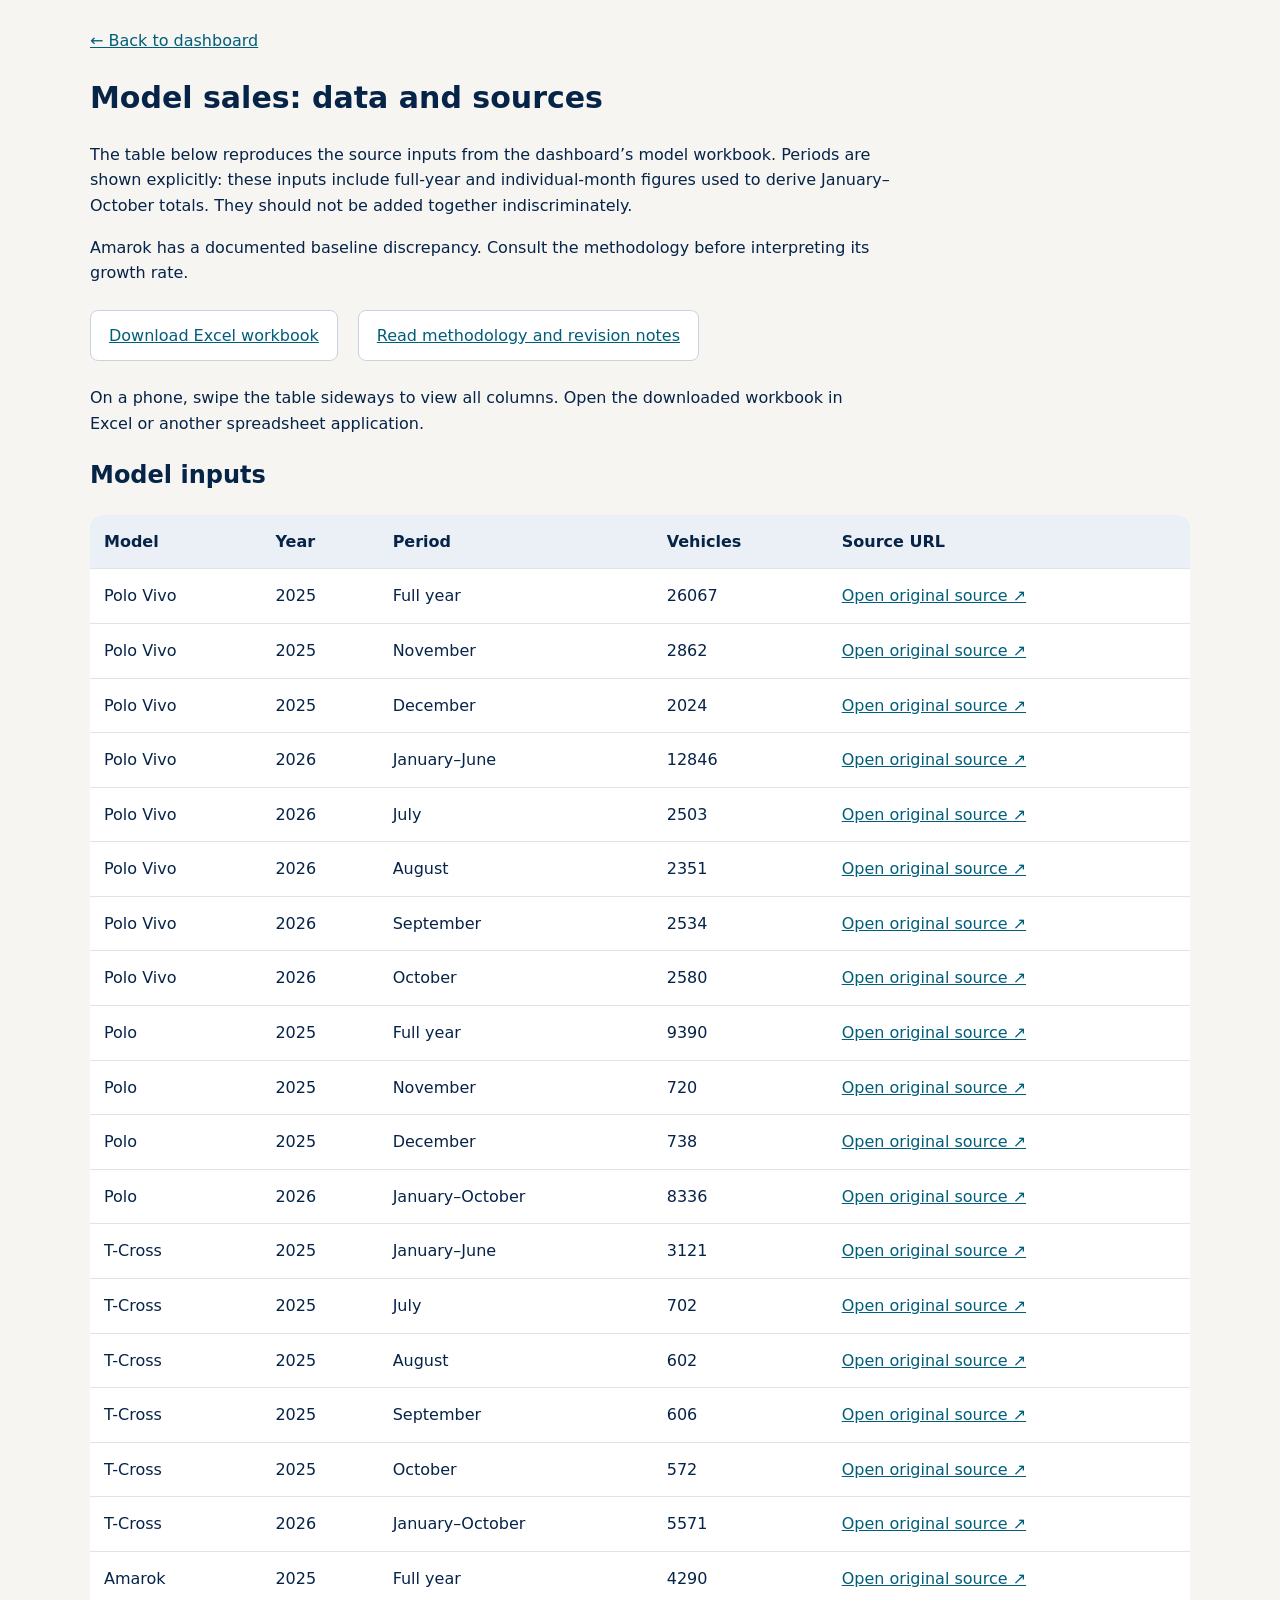
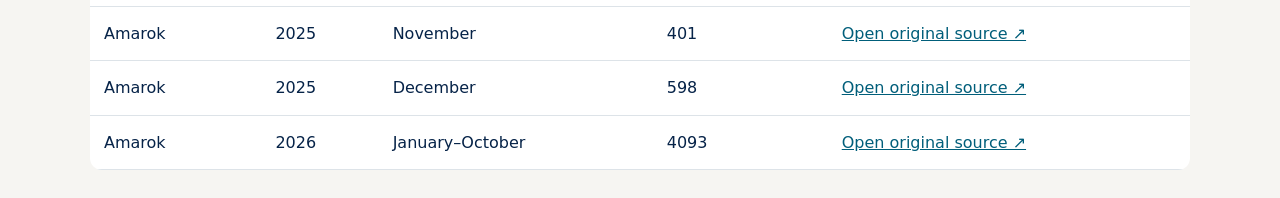
==== dashboard/model-sources.html @ 95ca828b "Export published dashboard source, assets and ZIP backup" ====
<!doctype html><html lang="en"><head><meta charset="utf-8"><meta name="viewport" content="width=device-width,initial-scale=1"><title>Model sales — data and sources</title><style>body{font:16px/1.6 system-ui,sans-serif;color:#062348;background:#f6f5f2;margin:0}main{max-width:1100px;margin:auto;padding:28px 20px}h1{font-size:30px}a{color:#005e7a}nav{display:flex;gap:20px;flex-wrap:wrap;margin:24px 0}nav a{padding:12px 18px;border:1px solid #cad3dc;border-radius:8px;background:white}.tablewrap{overflow-x:auto;background:white;border-radius:12px}table{border-collapse:collapse;width:100%;min-width:650px}td,th{padding:14px;text-align:left;border-bottom:1px solid #dde3e8}th{background:#eaf0f5}p{max-width:800px}</style></head><body><main><a href="index.html#models">← Back to dashboard</a><h1>Model sales: data and sources</h1><p>The table below reproduces the source inputs from the dashboard’s model workbook. Periods are shown explicitly: these inputs include full-year and individual-month figures used to derive January–October totals. They should not be added together indiscriminately.</p><p>Amarok has a documented baseline discrepancy. Consult the methodology before interpreting its growth rate.</p><nav><a href="02_Model_sales_and_inputs.xlsx" download>Download Excel workbook</a><a href="https://github.com/Tadia-Siwisa/VW-Peformance-Dashboard/blob/main/notes/Methodology.md">Read methodology and revision notes</a></nav><p>On a phone, swipe the table sideways to view all columns. Open the downloaded workbook in Excel or another spreadsheet application.</p><h2>Model inputs</h2><div class="tablewrap" tabindex="0"><table><tr><th>Model</th><th>Year</th><th>Period</th><th>Vehicles</th><th>Source URL</th></tr><tr><td>Polo Vivo</td><td>2025</td><td>Full year</td><td>26067</td><td><a href="https://www.cars.co.za/motoring-news/SAs-15-best-selling-passenger-vehicles-of-2025/332159/" target="_blank" rel="noopener">Open original source ↗</a></td></tr><tr><td>Polo Vivo</td><td>2025</td><td>November</td><td>2862</td><td><a href="https://www.citizen.co.za/motoring/south-africa-new-vehicle-sales-november/" target="_blank" rel="noopener">Open original source ↗</a></td></tr><tr><td>Polo Vivo</td><td>2025</td><td>December</td><td>2024</td><td><a href="https://www.citizen.co.za/motoring/south-africa-new-vehicle-sales-december-2025/" target="_blank" rel="noopener">Open original source ↗</a></td></tr><tr><td>Polo Vivo</td><td>2026</td><td>January–June</td><td>12846</td><td><a href="https://www.cars.co.za/motoring-news/sa-auto-market-transformed-by-budget-strains-and-chinese-oem-surge-cars-co-za-industry-report-2026-reveals/358484/" target="_blank" rel="noopener">Open original source ↗</a></td></tr><tr><td>Polo Vivo</td><td>2026</td><td>July</td><td>2503</td><td><a href="https://www.cars.co.za/motoring-news/swift-back-on-podium-sas-best-selling-passenger-cars-in-july-2026/353758/" target="_blank" rel="noopener">Open original source ↗</a></td></tr><tr><td>Polo Vivo</td><td>2026</td><td>August</td><td>2351</td><td><a href="https://www.carmag.co.za/news/industry-news/top-10-best-selling-passenger-cars-in-south-africa-august-2026/" target="_blank" rel="noopener">Open original source ↗</a></td></tr><tr><td>Polo Vivo</td><td>2026</td><td>September</td><td>2534</td><td><a href="https://www.carmag.co.za/news/industry-news/top-10-best-selling-passenger-cars-in-south-africa-in-september-2026/" target="_blank" rel="noopener">Open original source ↗</a></td></tr><tr><td>Polo Vivo</td><td>2026</td><td>October</td><td>2580</td><td><a href="https://www.carmag.co.za/news/industry-news/top-10-best-selling-passenger-cars-south-africa-october-2026/" target="_blank" rel="noopener">Open original source ↗</a></td></tr><tr><td>Polo</td><td>2025</td><td>Full year</td><td>9390</td><td><a href="https://www.cars.co.za/motoring-news/SAs-15-best-selling-passenger-vehicles-of-2025/332159/" target="_blank" rel="noopener">Open original source ↗</a></td></tr><tr><td>Polo</td><td>2025</td><td>November</td><td>720</td><td><a href="https://www.citizen.co.za/motoring/south-africa-new-vehicle-sales-november/" target="_blank" rel="noopener">Open original source ↗</a></td></tr><tr><td>Polo</td><td>2025</td><td>December</td><td>738</td><td><a href="https://www.citizen.co.za/motoring/south-africa-new-vehicle-sales-december-2025/" target="_blank" rel="noopener">Open original source ↗</a></td></tr><tr><td>Polo</td><td>2026</td><td>January–October</td><td>8336</td><td><a href="https://bestsellingcarsblog.com/2026/11/south-africa-october-2026-jetour-chery-kia-pull-market-to-all-time-best-61890/" target="_blank" rel="noopener">Open original source ↗</a></td></tr><tr><td>T-Cross</td><td>2025</td><td>January–June</td><td>3121</td><td><a href="https://www.cars.co.za/motoring-news/fronx-surges-polo-relegated-sas-passenger-car-sales-in-h1-2025/301566/" target="_blank" rel="noopener">Open original source ↗</a></td></tr><tr><td>T-Cross</td><td>2025</td><td>July</td><td>702</td><td><a href="https://www.citizen.co.za/motoring/south-africa-best-selling-vehicles-july/" target="_blank" rel="noopener">Open original source ↗</a></td></tr><tr><td>T-Cross</td><td>2025</td><td>August</td><td>602</td><td><a href="https://www.businessday.co.za/bd/life/motoring/2025-09-02-the-best-selling-cars-in-sa-in-august/" target="_blank" rel="noopener">Open original source ↗</a></td></tr><tr><td>T-Cross</td><td>2025</td><td>September</td><td>606</td><td><a href="https://www.citizen.co.za/motoring/south-africa-september-2025-new-vehicle-sales" target="_blank" rel="noopener">Open original source ↗</a></td></tr><tr><td>T-Cross</td><td>2025</td><td>October</td><td>572</td><td><a href="https://www.businessday.co.za/motoring/2025-11-04-these-were-sas-best-selling-cars-in-another-stellar-month-for-motor-industry/" target="_blank" rel="noopener">Open original source ↗</a></td></tr><tr><td>T-Cross</td><td>2026</td><td>January–October</td><td>5571</td><td><a href="https://bestsellingcarsblog.com/2026/11/south-africa-october-2026-jetour-chery-kia-pull-market-to-all-time-best-61890/" target="_blank" rel="noopener">Open original source ↗</a></td></tr><tr><td>Amarok</td><td>2025</td><td>Full year</td><td>4290</td><td><a href="https://www.cars.co.za/motoring-news/sas-best-and-worst-selling-bakkies-of-2025/332310/" target="_blank" rel="noopener">Open original source ↗</a></td></tr><tr><td>Amarok</td><td>2025</td><td>November</td><td>401</td><td><a href="https://www.citizen.co.za/motoring/south-africa-new-vehicle-sales-november/" target="_blank" rel="noopener">Open original source ↗</a></td></tr><tr><td>Amarok</td><td>2025</td><td>December</td><td>598</td><td><a href="https://www.citizen.co.za/motoring/south-africa-new-vehicle-sales-december-2025/" target="_blank" rel="noopener">Open original source ↗</a></td></tr><tr><td>Amarok</td><td>2026</td><td>January–October</td><td>4093</td><td><a href="https://bestsellingcarsblog.com/2026/11/south-africa-october-2026-jetour-chery-kia-pull-market-to-all-time-best-61890/" target="_blank" rel="noopener">Open original source ↗</a></td></tr></table></div></main></body></html>
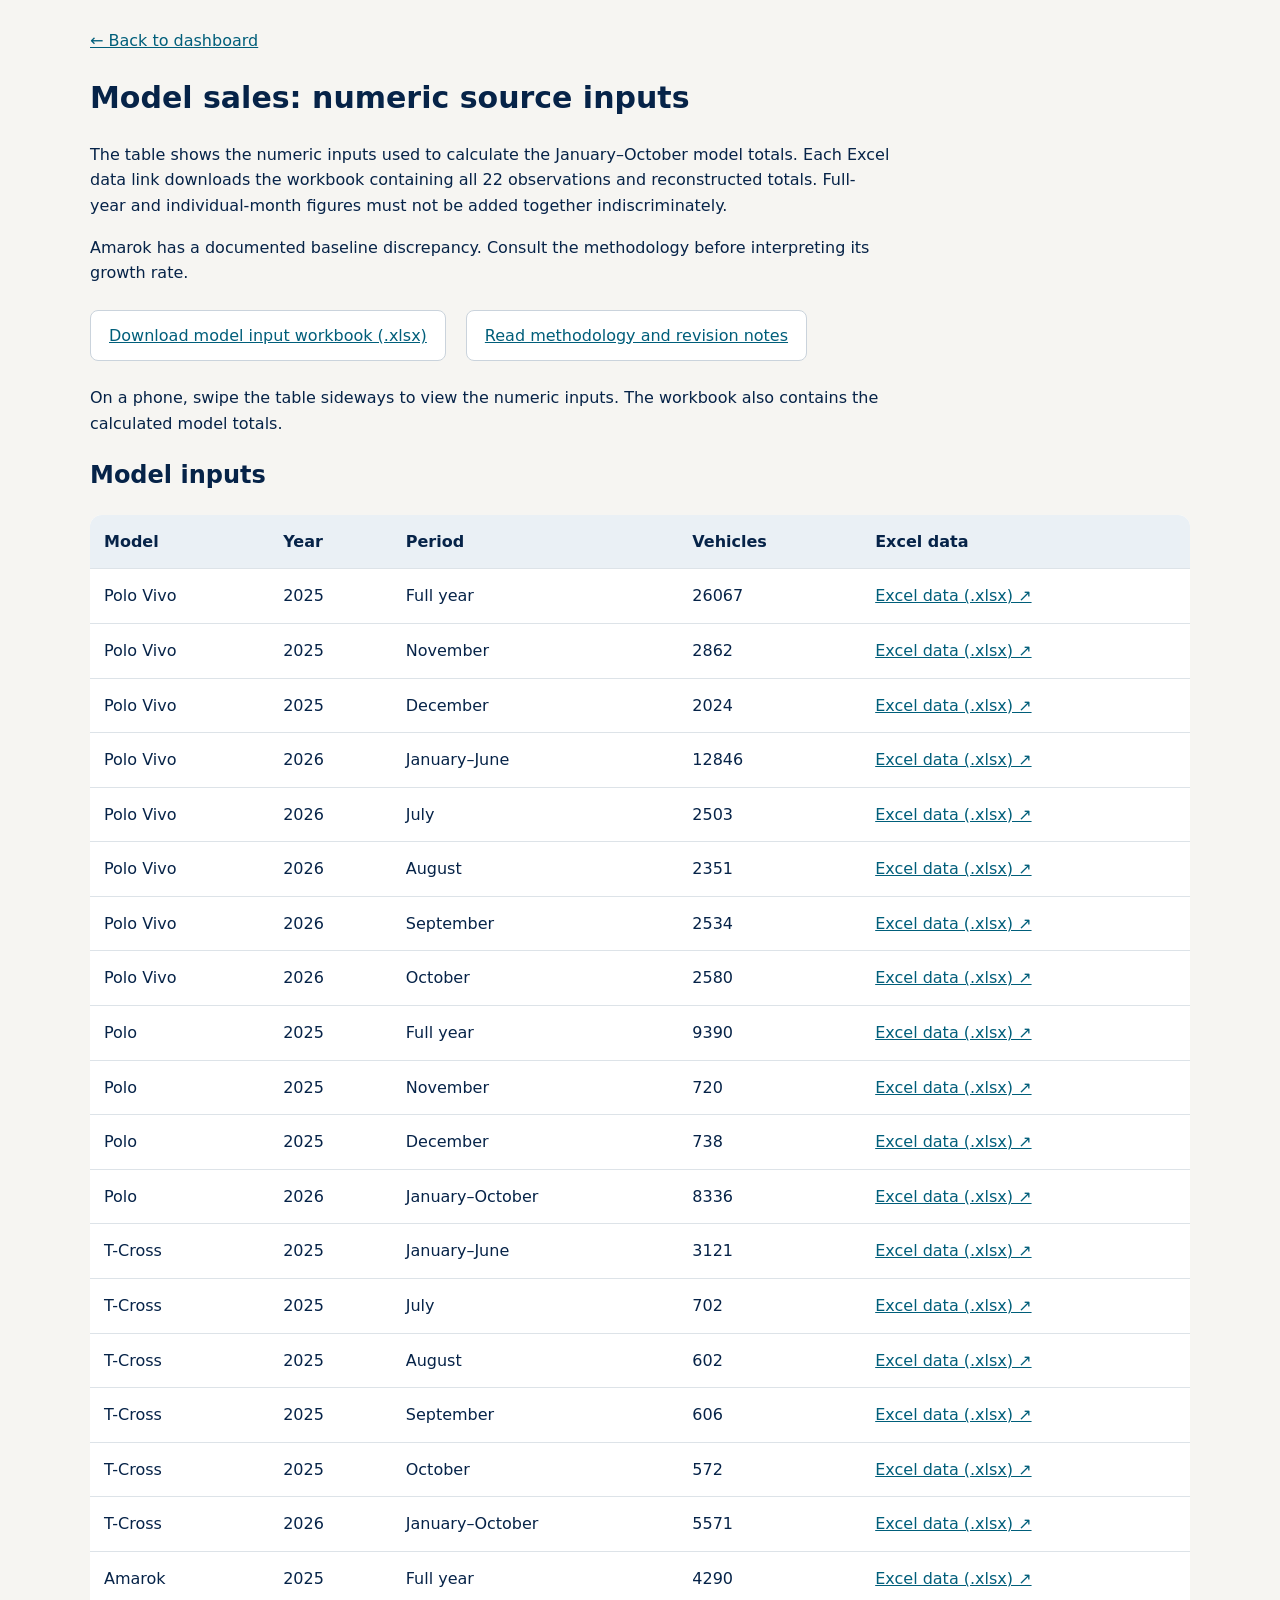
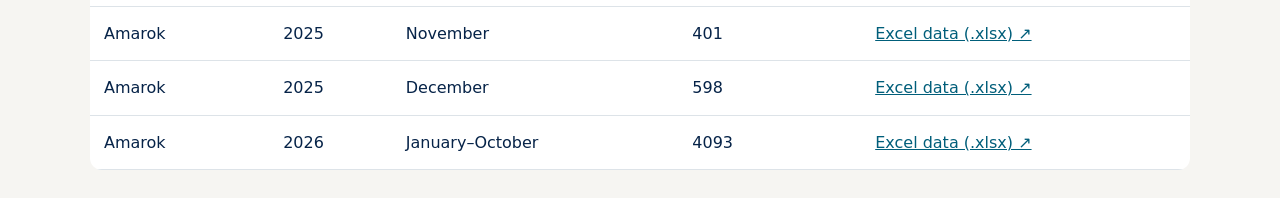
==== commit a94bffa2: "Use Excel links for each model input row" ====
--- a/dashboard/model-sources.html
+++ b/dashboard/model-sources.html
@@ -1 +1 @@
-<!doctype html><html lang="en"><head><meta charset="utf-8"><meta name="viewport" content="width=device-width,initial-scale=1"><title>Model sales — data and sources</title><style>body{font:16px/1.6 system-ui,sans-serif;color:#062348;background:#f6f5f2;margin:0}main{max-width:1100px;margin:auto;padding:28px 20px}h1{font-size:30px}a{color:#005e7a}nav{display:flex;gap:20px;flex-wrap:wrap;margin:24px 0}nav a{padding:12px 18px;border:1px solid #cad3dc;border-radius:8px;background:white}.tablewrap{overflow-x:auto;background:white;border-radius:12px}table{border-collapse:collapse;width:100%;min-width:650px}td,th{padding:14px;text-align:left;border-bottom:1px solid #dde3e8}th{background:#eaf0f5}p{max-width:800px}</style></head><body><main><a href="index.html#models">← Back to dashboard</a><h1>Model sales: data and sources</h1><p>The table below reproduces the source inputs from the dashboard’s model workbook. Periods are shown explicitly: these inputs include full-year and individual-month figures used to derive January–October totals. They should not be added together indiscriminately.</p><p>Amarok has a documented baseline discrepancy. Consult the methodology before interpreting its growth rate.</p><nav><a href="02_Model_sales_and_inputs.xlsx" download>Download Excel workbook</a><a href="https://github.com/Tadia-Siwisa/VW-Peformance-Dashboard/blob/main/notes/Methodology.md">Read methodology and revision notes</a></nav><p>On a phone, swipe the table sideways to view all columns. Open the downloaded workbook in Excel or another spreadsheet application.</p><h2>Model inputs</h2><div class="tablewrap" tabindex="0"><table><tr><th>Model</th><th>Year</th><th>Period</th><th>Vehicles</th><th>Source URL</th></tr><tr><td>Polo Vivo</td><td>2025</td><td>Full year</td><td>26067</td><td><a href="https://www.cars.co.za/motoring-news/SAs-15-best-selling-passenger-vehicles-of-2025/332159/" target="_blank" rel="noopener">Open original source ↗</a></td></tr><tr><td>Polo Vivo</td><td>2025</td><td>November</td><td>2862</td><td><a href="https://www.citizen.co.za/motoring/south-africa-new-vehicle-sales-november/" target="_blank" rel="noopener">Open original source ↗</a></td></tr><tr><td>Polo Vivo</td><td>2025</td><td>December</td><td>2024</td><td><a href="https://www.citizen.co.za/motoring/south-africa-new-vehicle-sales-december-2025/" target="_blank" rel="noopener">Open original source ↗</a></td></tr><tr><td>Polo Vivo</td><td>2026</td><td>January–June</td><td>12846</td><td><a href="https://www.cars.co.za/motoring-news/sa-auto-market-transformed-by-budget-strains-and-chinese-oem-surge-cars-co-za-industry-report-2026-reveals/358484/" target="_blank" rel="noopener">Open original source ↗</a></td></tr><tr><td>Polo Vivo</td><td>2026</td><td>July</td><td>2503</td><td><a href="https://www.cars.co.za/motoring-news/swift-back-on-podium-sas-best-selling-passenger-cars-in-july-2026/353758/" target="_blank" rel="noopener">Open original source ↗</a></td></tr><tr><td>Polo Vivo</td><td>2026</td><td>August</td><td>2351</td><td><a href="https://www.carmag.co.za/news/industry-news/top-10-best-selling-passenger-cars-in-south-africa-august-2026/" target="_blank" rel="noopener">Open original source ↗</a></td></tr><tr><td>Polo Vivo</td><td>2026</td><td>September</td><td>2534</td><td><a href="https://www.carmag.co.za/news/industry-news/top-10-best-selling-passenger-cars-in-south-africa-in-september-2026/" target="_blank" rel="noopener">Open original source ↗</a></td></tr><tr><td>Polo Vivo</td><td>2026</td><td>October</td><td>2580</td><td><a href="https://www.carmag.co.za/news/industry-news/top-10-best-selling-passenger-cars-south-africa-october-2026/" target="_blank" rel="noopener">Open original source ↗</a></td></tr><tr><td>Polo</td><td>2025</td><td>Full year</td><td>9390</td><td><a href="https://www.cars.co.za/motoring-news/SAs-15-best-selling-passenger-vehicles-of-2025/332159/" target="_blank" rel="noopener">Open original source ↗</a></td></tr><tr><td>Polo</td><td>2025</td><td>November</td><td>720</td><td><a href="https://www.citizen.co.za/motoring/south-africa-new-vehicle-sales-november/" target="_blank" rel="noopener">Open original source ↗</a></td></tr><tr><td>Polo</td><td>2025</td><td>December</td><td>738</td><td><a href="https://www.citizen.co.za/motoring/south-africa-new-vehicle-sales-december-2025/" target="_blank" rel="noopener">Open original source ↗</a></td></tr><tr><td>Polo</td><td>2026</td><td>January–October</td><td>8336</td><td><a href="https://bestsellingcarsblog.com/2026/11/south-africa-october-2026-jetour-chery-kia-pull-market-to-all-time-best-61890/" target="_blank" rel="noopener">Open original source ↗</a></td></tr><tr><td>T-Cross</td><td>2025</td><td>January–June</td><td>3121</td><td><a href="https://www.cars.co.za/motoring-news/fronx-surges-polo-relegated-sas-passenger-car-sales-in-h1-2025/301566/" target="_blank" rel="noopener">Open original source ↗</a></td></tr><tr><td>T-Cross</td><td>2025</td><td>July</td><td>702</td><td><a href="https://www.citizen.co.za/motoring/south-africa-best-selling-vehicles-july/" target="_blank" rel="noopener">Open original source ↗</a></td></tr><tr><td>T-Cross</td><td>2025</td><td>August</td><td>602</td><td><a href="https://www.businessday.co.za/bd/life/motoring/2025-09-02-the-best-selling-cars-in-sa-in-august/" target="_blank" rel="noopener">Open original source ↗</a></td></tr><tr><td>T-Cross</td><td>2025</td><td>September</td><td>606</td><td><a href="https://www.citizen.co.za/motoring/south-africa-september-2025-new-vehicle-sales" target="_blank" rel="noopener">Open original source ↗</a></td></tr><tr><td>T-Cross</td><td>2025</td><td>October</td><td>572</td><td><a href="https://www.businessday.co.za/motoring/2025-11-04-these-were-sas-best-selling-cars-in-another-stellar-month-for-motor-industry/" target="_blank" rel="noopener">Open original source ↗</a></td></tr><tr><td>T-Cross</td><td>2026</td><td>January–October</td><td>5571</td><td><a href="https://bestsellingcarsblog.com/2026/11/south-africa-october-2026-jetour-chery-kia-pull-market-to-all-time-best-61890/" target="_blank" rel="noopener">Open original source ↗</a></td></tr><tr><td>Amarok</td><td>2025</td><td>Full year</td><td>4290</td><td><a href="https://www.cars.co.za/motoring-news/sas-best-and-worst-selling-bakkies-of-2025/332310/" target="_blank" rel="noopener">Open original source ↗</a></td></tr><tr><td>Amarok</td><td>2025</td><td>November</td><td>401</td><td><a href="https://www.citizen.co.za/motoring/south-africa-new-vehicle-sales-november/" target="_blank" rel="noopener">Open original source ↗</a></td></tr><tr><td>Amarok</td><td>2025</td><td>December</td><td>598</td><td><a href="https://www.citizen.co.za/motoring/south-africa-new-vehicle-sales-december-2025/" target="_blank" rel="noopener">Open original source ↗</a></td></tr><tr><td>Amarok</td><td>2026</td><td>January–October</td><td>4093</td><td><a href="https://bestsellingcarsblog.com/2026/11/south-africa-october-2026-jetour-chery-kia-pull-market-to-all-time-best-61890/" target="_blank" rel="noopener">Open original source ↗</a></td></tr></table></div></main></body></html>+<!doctype html><html lang="en"><head><meta charset="utf-8"><meta name="viewport" content="width=device-width,initial-scale=1"><title>Model sales — data and sources</title><style>body{font:16px/1.6 system-ui,sans-serif;color:#062348;background:#f6f5f2;margin:0}main{max-width:1100px;margin:auto;padding:28px 20px}h1{font-size:30px}a{color:#005e7a}nav{display:flex;gap:20px;flex-wrap:wrap;margin:24px 0}nav a{padding:12px 18px;border:1px solid #cad3dc;border-radius:8px;background:white}.tablewrap{overflow-x:auto;background:white;border-radius:12px}table{border-collapse:collapse;width:100%;min-width:650px}td,th{padding:14px;text-align:left;border-bottom:1px solid #dde3e8}th{background:#eaf0f5}p{max-width:800px}</style></head><body><main><a href="index.html#models">← Back to dashboard</a><h1>Model sales: numeric source inputs</h1><p>The table shows the numeric inputs used to calculate the January–October model totals. Each Excel data link downloads the workbook containing all 22 observations and reconstructed totals. Full-year and individual-month figures must not be added together indiscriminately.</p><p>Amarok has a documented baseline discrepancy. Consult the methodology before interpreting its growth rate.</p><nav><a href="https://raw.githubusercontent.com/Tadia-Siwisa/VW-Peformance-Dashboard/main/data/charts/02_Model_source_inputs_2025-2026.xlsx" download>Download model input workbook (.xlsx)</a><a href="https://github.com/Tadia-Siwisa/VW-Peformance-Dashboard/blob/main/notes/Methodology.md">Read methodology and revision notes</a></nav><p>On a phone, swipe the table sideways to view the numeric inputs. The workbook also contains the calculated model totals.</p><h2>Model inputs</h2><div class="tablewrap" tabindex="0"><table><tr><th>Model</th><th>Year</th><th>Period</th><th>Vehicles</th><th>Excel data</th></tr><tr><td>Polo Vivo</td><td>2025</td><td>Full year</td><td>26067</td><td><a href="https://raw.githubusercontent.com/Tadia-Siwisa/VW-Peformance-Dashboard/main/data/charts/02_Model_source_inputs_2025-2026.xlsx" download>Excel data (.xlsx) ↗</a></td></tr><tr><td>Polo Vivo</td><td>2025</td><td>November</td><td>2862</td><td><a href="https://raw.githubusercontent.com/Tadia-Siwisa/VW-Peformance-Dashboard/main/data/charts/02_Model_source_inputs_2025-2026.xlsx" download>Excel data (.xlsx) ↗</a></td></tr><tr><td>Polo Vivo</td><td>2025</td><td>December</td><td>2024</td><td><a href="https://raw.githubusercontent.com/Tadia-Siwisa/VW-Peformance-Dashboard/main/data/charts/02_Model_source_inputs_2025-2026.xlsx" download>Excel data (.xlsx) ↗</a></td></tr><tr><td>Polo Vivo</td><td>2026</td><td>January–June</td><td>12846</td><td><a href="https://raw.githubusercontent.com/Tadia-Siwisa/VW-Peformance-Dashboard/main/data/charts/02_Model_source_inputs_2025-2026.xlsx" download>Excel data (.xlsx) ↗</a></td></tr><tr><td>Polo Vivo</td><td>2026</td><td>July</td><td>2503</td><td><a href="https://raw.githubusercontent.com/Tadia-Siwisa/VW-Peformance-Dashboard/main/data/charts/02_Model_source_inputs_2025-2026.xlsx" download>Excel data (.xlsx) ↗</a></td></tr><tr><td>Polo Vivo</td><td>2026</td><td>August</td><td>2351</td><td><a href="https://raw.githubusercontent.com/Tadia-Siwisa/VW-Peformance-Dashboard/main/data/charts/02_Model_source_inputs_2025-2026.xlsx" download>Excel data (.xlsx) ↗</a></td></tr><tr><td>Polo Vivo</td><td>2026</td><td>September</td><td>2534</td><td><a href="https://raw.githubusercontent.com/Tadia-Siwisa/VW-Peformance-Dashboard/main/data/charts/02_Model_source_inputs_2025-2026.xlsx" download>Excel data (.xlsx) ↗</a></td></tr><tr><td>Polo Vivo</td><td>2026</td><td>October</td><td>2580</td><td><a href="https://raw.githubusercontent.com/Tadia-Siwisa/VW-Peformance-Dashboard/main/data/charts/02_Model_source_inputs_2025-2026.xlsx" download>Excel data (.xlsx) ↗</a></td></tr><tr><td>Polo</td><td>2025</td><td>Full year</td><td>9390</td><td><a href="https://raw.githubusercontent.com/Tadia-Siwisa/VW-Peformance-Dashboard/main/data/charts/02_Model_source_inputs_2025-2026.xlsx" download>Excel data (.xlsx) ↗</a></td></tr><tr><td>Polo</td><td>2025</td><td>November</td><td>720</td><td><a href="https://raw.githubusercontent.com/Tadia-Siwisa/VW-Peformance-Dashboard/main/data/charts/02_Model_source_inputs_2025-2026.xlsx" download>Excel data (.xlsx) ↗</a></td></tr><tr><td>Polo</td><td>2025</td><td>December</td><td>738</td><td><a href="https://raw.githubusercontent.com/Tadia-Siwisa/VW-Peformance-Dashboard/main/data/charts/02_Model_source_inputs_2025-2026.xlsx" download>Excel data (.xlsx) ↗</a></td></tr><tr><td>Polo</td><td>2026</td><td>January–October</td><td>8336</td><td><a href="https://raw.githubusercontent.com/Tadia-Siwisa/VW-Peformance-Dashboard/main/data/charts/02_Model_source_inputs_2025-2026.xlsx" download>Excel data (.xlsx) ↗</a></td></tr><tr><td>T-Cross</td><td>2025</td><td>January–June</td><td>3121</td><td><a href="https://raw.githubusercontent.com/Tadia-Siwisa/VW-Peformance-Dashboard/main/data/charts/02_Model_source_inputs_2025-2026.xlsx" download>Excel data (.xlsx) ↗</a></td></tr><tr><td>T-Cross</td><td>2025</td><td>July</td><td>702</td><td><a href="https://raw.githubusercontent.com/Tadia-Siwisa/VW-Peformance-Dashboard/main/data/charts/02_Model_source_inputs_2025-2026.xlsx" download>Excel data (.xlsx) ↗</a></td></tr><tr><td>T-Cross</td><td>2025</td><td>August</td><td>602</td><td><a href="https://raw.githubusercontent.com/Tadia-Siwisa/VW-Peformance-Dashboard/main/data/charts/02_Model_source_inputs_2025-2026.xlsx" download>Excel data (.xlsx) ↗</a></td></tr><tr><td>T-Cross</td><td>2025</td><td>September</td><td>606</td><td><a href="https://raw.githubusercontent.com/Tadia-Siwisa/VW-Peformance-Dashboard/main/data/charts/02_Model_source_inputs_2025-2026.xlsx" download>Excel data (.xlsx) ↗</a></td></tr><tr><td>T-Cross</td><td>2025</td><td>October</td><td>572</td><td><a href="https://raw.githubusercontent.com/Tadia-Siwisa/VW-Peformance-Dashboard/main/data/charts/02_Model_source_inputs_2025-2026.xlsx" download>Excel data (.xlsx) ↗</a></td></tr><tr><td>T-Cross</td><td>2026</td><td>January–October</td><td>5571</td><td><a href="https://raw.githubusercontent.com/Tadia-Siwisa/VW-Peformance-Dashboard/main/data/charts/02_Model_source_inputs_2025-2026.xlsx" download>Excel data (.xlsx) ↗</a></td></tr><tr><td>Amarok</td><td>2025</td><td>Full year</td><td>4290</td><td><a href="https://raw.githubusercontent.com/Tadia-Siwisa/VW-Peformance-Dashboard/main/data/charts/02_Model_source_inputs_2025-2026.xlsx" download>Excel data (.xlsx) ↗</a></td></tr><tr><td>Amarok</td><td>2025</td><td>November</td><td>401</td><td><a href="https://raw.githubusercontent.com/Tadia-Siwisa/VW-Peformance-Dashboard/main/data/charts/02_Model_source_inputs_2025-2026.xlsx" download>Excel data (.xlsx) ↗</a></td></tr><tr><td>Amarok</td><td>2025</td><td>December</td><td>598</td><td><a href="https://raw.githubusercontent.com/Tadia-Siwisa/VW-Peformance-Dashboard/main/data/charts/02_Model_source_inputs_2025-2026.xlsx" download>Excel data (.xlsx) ↗</a></td></tr><tr><td>Amarok</td><td>2026</td><td>January–October</td><td>4093</td><td><a href="https://raw.githubusercontent.com/Tadia-Siwisa/VW-Peformance-Dashboard/main/data/charts/02_Model_source_inputs_2025-2026.xlsx" download>Excel data (.xlsx) ↗</a></td></tr></table></div></main></body></html>
